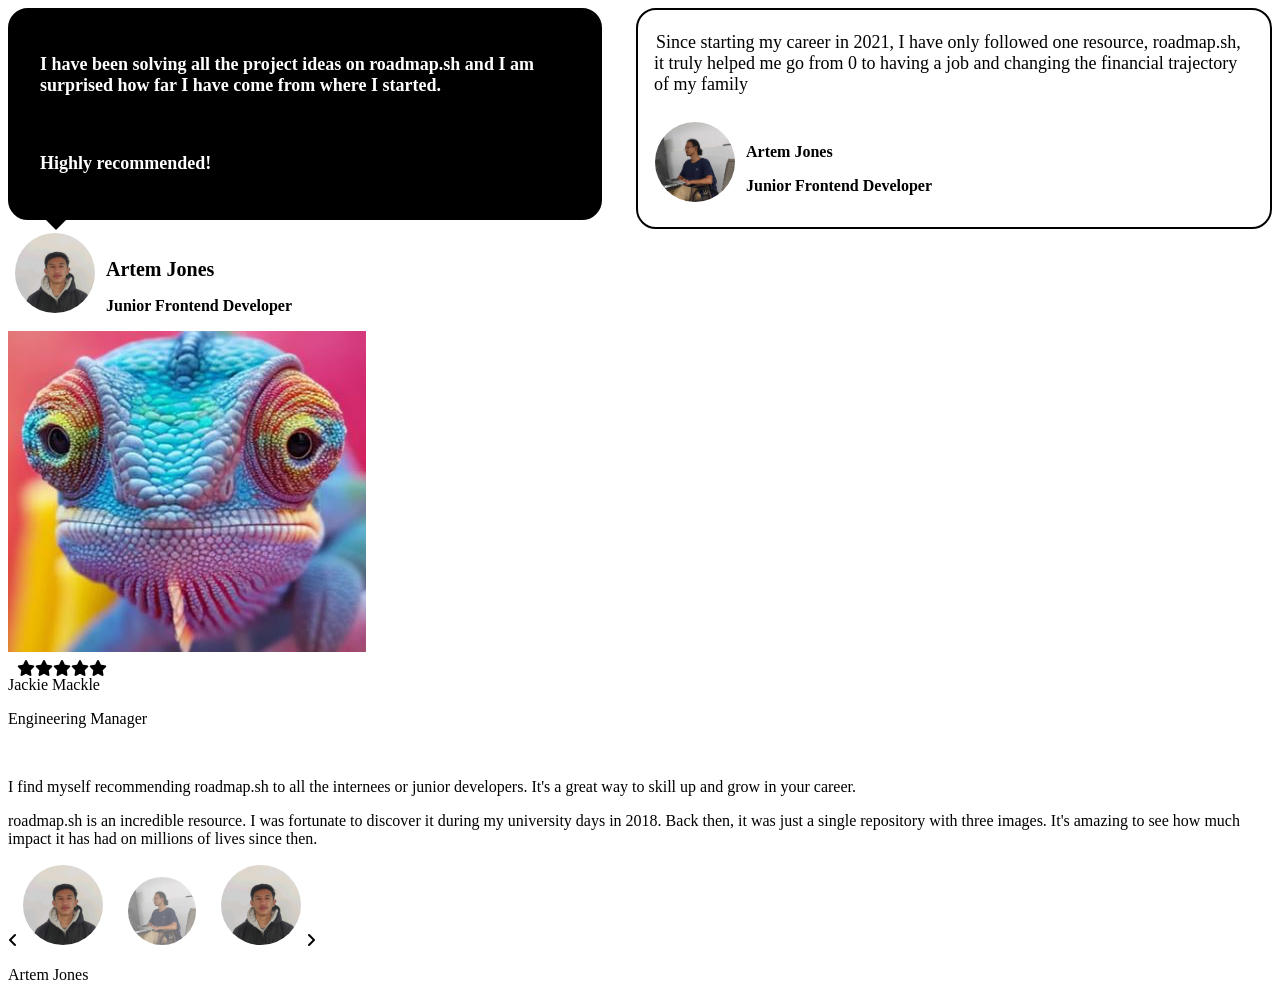
==== testimonial-card-inline.html @ ae0783e5 "added code inline" ====
<!DOCTYPE html>
<html lang="en">
<head>
    <meta charset="UTF-8">
    <meta name="viewport" content="width=device-width, initial-scale=1.0">
    <title>Testimonial Cards</title>
    <link rel="stylesheet" href="https://cdnjs.cloudflare.com/ajax/libs/font-awesome/6.7.2/css/all.min.css">
    <link rel="preconnect" href="https://fonts.googleapis.com">
    <link rel="preconnect" href="https://fonts.gstatic.com" crossorigin>
    <link href="https://fonts.googleapis.com/css2?family=Ubuntu:ital,wght@0,300;0,400;0,500;0,700;1,300;1,400;1,500;1,700&display=swap" rel="stylesheet">
    <style>
         @media (min-width: 768px) and (max-width:1023px) {
            .container{
                width: 97%;
                padding: 12px;
                border-radius: 12px;
                margin: 0px;
            }
        }
    </style>
</head>
<body>
    <div class="container ubuntu-bold">
        <div class="container2" style="display: flex; flex-direction: row; gap: 34px;">
            <div class="first" style="border-radius: 20px; width: 100%; height: 30%;">
                <div class="profile-content2" style="border-radius: 20px; border: 2px solid black;background-color: black; height: 30%; padding: 10px;">
                    <h3 class="heading1" style="font-size: 18px;  padding: 16px 28px 16px 20px; color: white;">I have been solving all the project ideas on roadmap.sh and I am surprised how far I have come from where I started.
                        <p style="text-align: justify;">&nbsp;</p>
                        Highly recommended! </h3>
                </div>
                <div class="triangle-down" style="width: 0; height: 0; border-left: 10px solid transparent; border-right: 10px solid transparent; border-top: 10px solid #000000; margin-left: 38px;"></div>
                    <div class="profile-img1" style="margin-top: 2px; background-color: white; margin-left: 6px; display: flex;">
                        <img class="img2" style=" border: 1px solid white; border-radius: 50%; object-fit: cover; height: 80px; width: 80px;" src="1738927073131.jpg" alt="">
                        <div class="profile-content1" style="margin-top: 26px; padding-left: 10px;">
                            <span class="profile-title1" style="margin-top: 10px; font-size: 20px; font-weight: 600;">Artem Jones</span>
                            <p class="profile-subtitle1" style="font-size: 16px; font-weight: 600;">Junior Frontend Developer</p> 
                        </div> 
                    </div>   
            </div>
            <div class="second" style=" border: 2px solid black; padding: 22px 22px 16px 16px; height: 50%; border-radius: 20px; width: 100%;">
                <span class="heading2" style="font-size: 18px; padding: 2px;">Since starting my career in 2021, I have only followed one resource, roadmap.sh, it truly helped me go from 0 to having a job and changing the financial trajectory of my family </span>
                <div class="profile-img" style="display: flex; margin-top: 26px;">
                    <img class="img1" style=" border: 1px solid white; border-radius: 50%; object-fit: cover; height: 80px; width: 80px;" src="1726821197618.jpg" alt="">
                    <div class="profile-content" style="margin-top: 22px; padding-left: 10px;">
                        <span class="profile-title" style="font-size: 16px; font-weight: 600;">Artem Jones</span>
                        <p class="profile-subtitle" style="font-size: 16px; font-weight: 600;">Junior Frontend Developer</p> 
                    </div>
                </div>    
            </div>
        </div>      
        <div class=testimonial_with_rating>
            <div class="Testimonial-img">
                <img class="anmol" src="lixard.JPG" alt="">
            </div>
            <div class="review">
                <div style="margin: 4px 0 0 9px; display: flex;">  
                    <span class="fa fa-star checked"></span>
                    <span class="fa fa-star checked"></span>
                    <span class="fa fa-star checked"></span>
                    <span class="fa fa-star checked"></span>
                    <span class="fa fa-star checked"></span>
                </div>        
                <div class="profile-img2">
                    <div class="profile-content3">
                        <span class="profile-title2">Jackie Mackle </span>
                        <p class="profile-subtitle2">Engineering Manager </p> 
                        <p style="text-align: justify;">&nbsp;</p>
                        <span class="heading3">I find myself recommending roadmap.sh to all the internees or junior developers. It's a great way to skill up and grow in your career. </span>
                    </div>
                </div>    
            </div>
        </div>   
        <div class=sliderSection>
            <p class="sliderContent">roadmap.sh is an incredible resource. I was fortunate to discover it during my university days in 2018. Back then, it was just a single repository with three images. It's amazing to see how much impact it has had on millions of lives since then.</p>
            <div class="angle">
                <i class="fa-solid fa-angle-left "></i>
                    <img class="img4" style=" border: 1px solid white; border-radius: 50%; object-fit: cover; height: 80px; width: 80px;" src="1738927073131.jpg" alt="">
                    <img class="img3" style=" border: 1px solid white; border-radius: 50%; object-fit: cover; height: 68px; width: 68px; opacity: 0.6; padding: 0 19px;" src="1726821197618.jpg" alt="">
                    <img class="img4" style=" border: 1px solid white; border-radius: 50%; object-fit: cover; height: 80px; width: 80px;" src="1738927073131.jpg" alt="">
                <i class="fa-solid fa-angle-right"></i>
                <p class="sliderName">Artem Jones</p>
            </div>
        </div>
    </div>      
</body>
</html>
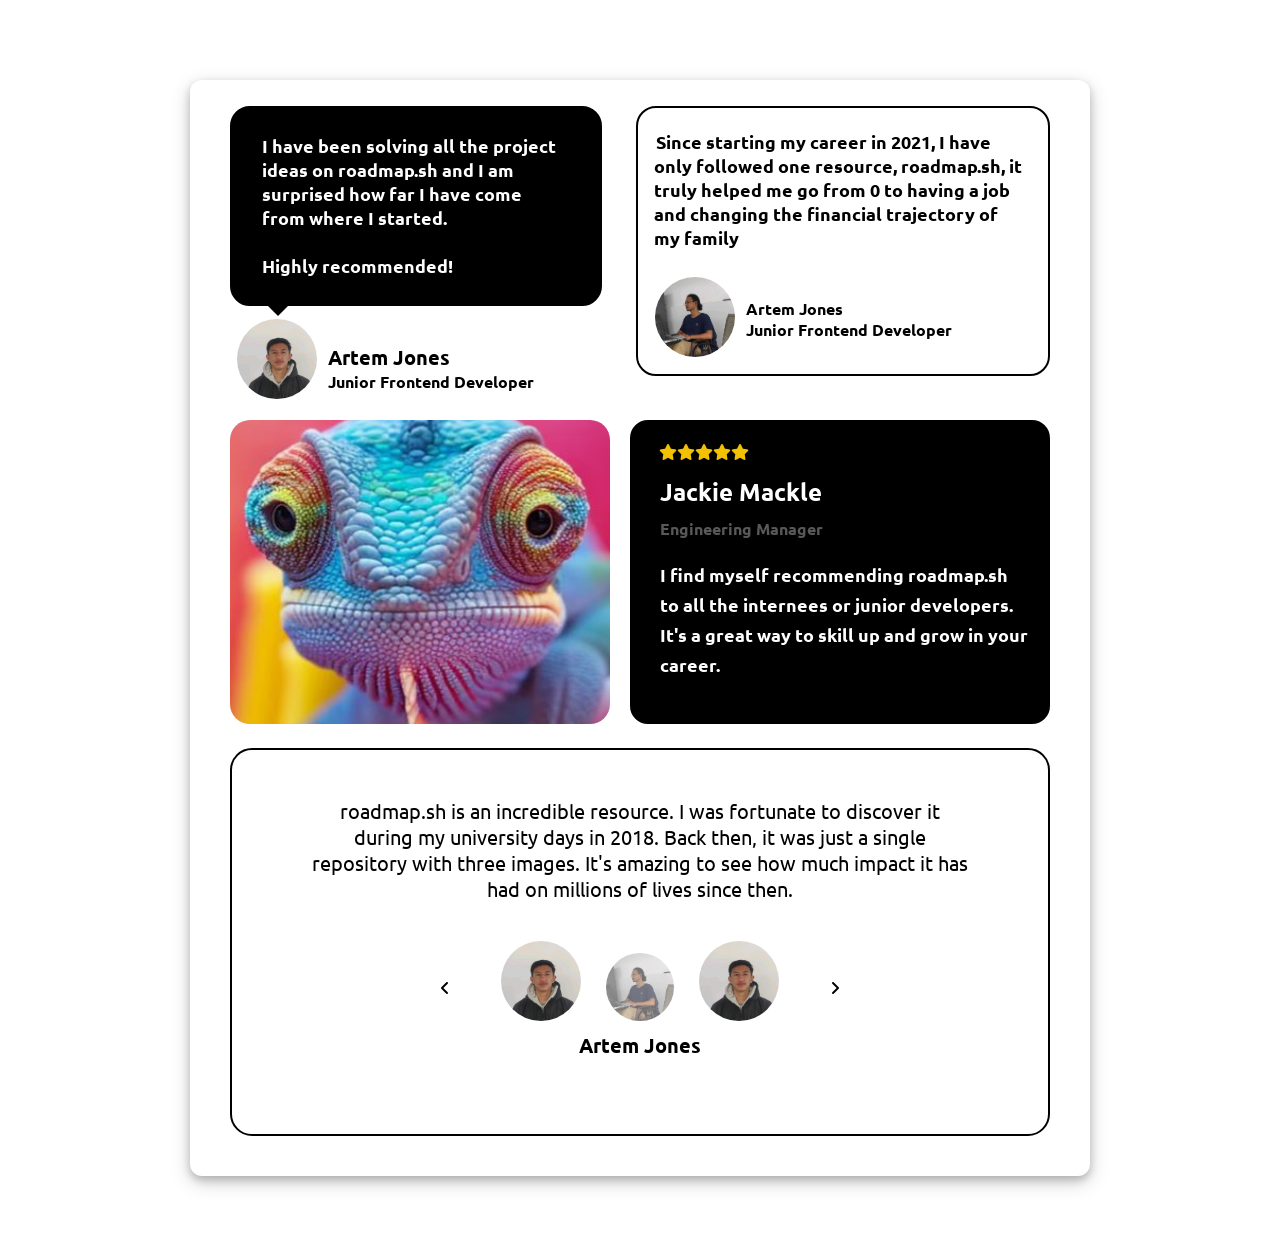
==== commit a754eaa8: "Completed task in inline css and responsiveness has been completed for all devices." ====
--- a/testimonial-card-inline.html
+++ b/testimonial-card-inline.html
@@ -9,12 +9,128 @@
     <link rel="preconnect" href="https://fonts.gstatic.com" crossorigin>
     <link href="https://fonts.googleapis.com/css2?family=Ubuntu:ital,wght@0,300;0,400;0,500;0,700;1,300;1,400;1,500;1,700&display=swap" rel="stylesheet">
     <style>
+            *{
+            margin: 0;
+            padding: 0;
+            } 
+            .ubuntu-bold {
+            font-family: "Ubuntu", sans-serif;
+            font-weight: 700;
+            font-style: normal;
+            }
+            @media screen and (max-width: 767px) {
+            .heading1{
+                font-size: 18px !important;
+                padding: 16px 28px 16px 16px  !important;
+            }
+            .second{
+                border-radius: 20px !important;
+                width: 89% !important;
+                margin: 10px 0 !important;
+            }
+            .heading2{
+                font-size: 16px !important;
+            }
+            .img1{
+                height: 70px !important;
+                width: 70px !important;
+            }
+            .profile-content{
+                margin-top: 12px !important;
+            }
+            .first .profile-img1 .profile-subtitle1{
+                font-size: 13px !important;
+                font-weight: 600 !important;
+                display: block !important;
+            }
+            .img2{
+                height: 70px !important;
+                width: 70px !important;
+            }
+            .container{
+                width: 95% !important;
+                margin: 0 !important;
+                padding: 14px !important;
+            }
+            .testimonial_with_rating{
+                display: block !important;
+            }
+            .review{
+                width: 89% !important;
+                margin: 10px 0 !important;
+                padding: 5% !important;
+                height: 12.5em !important;
+            }
+            .checked{
+                color: rgba(241,193,2,255) !important;
+            }
+            .heading3{
+                color: white !important;
+                font-size: 15px !important;
+                line-height: 22px !important;
+            }
+            .container2{
+                display: block !important;
+            }
+            .triangle-down {
+                margin-left: 32px !important;
+            }
+            .sliderSection{
+                width: 99% !important;
+                height: 15.5em !important;
+                padding: 0 !important;
+                }
+            .sliderContent{
+                font-weight: 500 !important;
+                font-size: 15px !important;
+                padding: 20px !important;
+            }
+        .img3{
+                height: 40px !important;
+                width: 40px !important;
+            }
+            .img4{
+                height: 35px !important;
+                width: 35px !important;
+                padding: 0 9px !important;
+            }
+            .angle{
+                text-align: center !important;
+                position: relative !important;
+                margin-top: 13px !important;
+            }  
+            .fa-angle-right{
+                top: 16px !important;
+                right: 5em !important;
+            }
+            .fa-angle-left{
+                top: 16px !important;
+                left: 5em !important;
+            }
+            .sliderName{
+                margin-top: 6px !important; 
+                font-size: 13px !important;
+            }
+        }    
          @media (min-width: 768px) and (max-width:1023px) {
             .container{
-                width: 97%;
-                padding: 12px;
-                border-radius: 12px;
-                margin: 0px;
+                width: 97% !important;
+                padding: 12px !important;
+                border-radius: 12px !important;
+                margin: 0px !important;
+            }
+        }
+        @media screen and (min-width:1024px) {
+            .container{
+                border-radius: 12px !important;
+                padding: 26px 40px 40px 40px !important;
+                width: 100% !important;
+                max-width: 820px !important;
+                box-shadow: 0 4px 8px 0 rgba(0, 0, 0, 0.2), 0 6px 20px 0 rgba(0, 0, 0, 0.19) !important;
+                margin: 80px auto !important;
+            }
+            .sliderSection{
+                width: 80% !important;
             }
         }
     </style>
@@ -48,37 +164,37 @@
                 </div>    
             </div>
         </div>      
-        <div class=testimonial_with_rating>
-            <div class="Testimonial-img">
-                <img class="anmol" src="lixard.JPG" alt="">
-            </div>
-            <div class="review">
+        <div class="testimonial_with_rating" style=" width: 100%; display: flex; flex-direction: row; margin-top: 20px; gap: 20px;">
+            <div class="Testimonial-img" style="width: 100%;">
+                <img class="anmol" style="width: 100%; border-radius: 20px; height: 19em; object-fit: cover;" src="lixard.JPG" alt="">
+            </div>
+            <div class="review" style="width: 100%; border: 2px solid black; border-radius: 18px; background-color: rgb(0, 0, 0); margin-left: 0; padding: 18px; height: 16.5em">
                 <div style="margin: 4px 0 0 9px; display: flex;">  
-                    <span class="fa fa-star checked"></span>
-                    <span class="fa fa-star checked"></span>
-                    <span class="fa fa-star checked"></span>
-                    <span class="fa fa-star checked"></span>
-                    <span class="fa fa-star checked"></span>
+                    <span class="fa fa-star checked" style=" color: rgba(241, 193, 2, 255);"></span>
+                    <span class="fa fa-star checked" style=" color: rgba(241, 193, 2, 255);"></span>
+                    <span class="fa fa-star checked" style=" color: rgba(241, 193, 2, 255);"></span>
+                    <span class="fa fa-star checked" style=" color: rgba(241, 193, 2, 255);"></span>
+                    <span class="fa fa-star checked" style=" color: rgba(241, 193, 2, 255);"></span>
                 </div>        
-                <div class="profile-img2">
-                    <div class="profile-content3">
-                        <span class="profile-title2">Jackie Mackle </span>
-                        <p class="profile-subtitle2">Engineering Manager </p> 
+                <div class="profile-img2" style="margin-top: 16px; display: flex;">
+                    <div class="profile-content3" style="padding-left: 10px;">
+                        <span class="profile-title2" style="color: white; font-size: 24px; font-weight: 600;">Jackie Mackle </span>
+                      <p class="profile-subtitle2" style="color: #585858; font-size: 16px; margin-top: 10px; font-weight: 600;">Engineering Manager </p> 
                         <p style="text-align: justify;">&nbsp;</p>
-                        <span class="heading3">I find myself recommending roadmap.sh to all the internees or junior developers. It's a great way to skill up and grow in your career. </span>
+                        <span class="heading3" style="color: white; font-size: 18px; line-height: 30px;">I find myself recommending roadmap.sh to all the internees or junior developers. It's a great way to skill up and grow in your career. </span>
                     </div>
                 </div>    
             </div>
         </div>   
-        <div class=sliderSection>
-            <p class="sliderContent">roadmap.sh is an incredible resource. I was fortunate to discover it during my university days in 2018. Back then, it was just a single repository with three images. It's amazing to see how much impact it has had on millions of lives since then.</p>
-            <div class="angle">
-                <i class="fa-solid fa-angle-left "></i>
+        <div class="sliderSection" style=" border: 2px solid black; width: 78.2%; height: 18em; border-radius: 22px; padding: 3em 5em; margin-top: 20px;" >
+            <p class="sliderContent" style=" font-weight: 400; font-size: 20px; text-align: center;">roadmap.sh is an incredible resource. I was fortunate to discover it during my university days in 2018. Back then, it was just a single repository with three images. It's amazing to see how much impact it has had on millions of lives since then.</p>
+            <div class="angle" style="text-align: center; margin-top: 38px; position: relative;">
+                <i class="fa-solid fa-angle-left " style="position: absolute; top: 40px; left: 8em;"></i>
                     <img class="img4" style=" border: 1px solid white; border-radius: 50%; object-fit: cover; height: 80px; width: 80px;" src="1738927073131.jpg" alt="">
                     <img class="img3" style=" border: 1px solid white; border-radius: 50%; object-fit: cover; height: 68px; width: 68px; opacity: 0.6; padding: 0 19px;" src="1726821197618.jpg" alt="">
                     <img class="img4" style=" border: 1px solid white; border-radius: 50%; object-fit: cover; height: 80px; width: 80px;" src="1738927073131.jpg" alt="">
-                <i class="fa-solid fa-angle-right"></i>
-                <p class="sliderName">Artem Jones</p>
+                <i class="fa-solid fa-angle-right" style="position: absolute; top: 40px; right: 8em;"></i>
+                <p class="sliderName" style="margin-top: 6px; font-size: 20px;">Artem Jones</p>
             </div>
         </div>
     </div>      
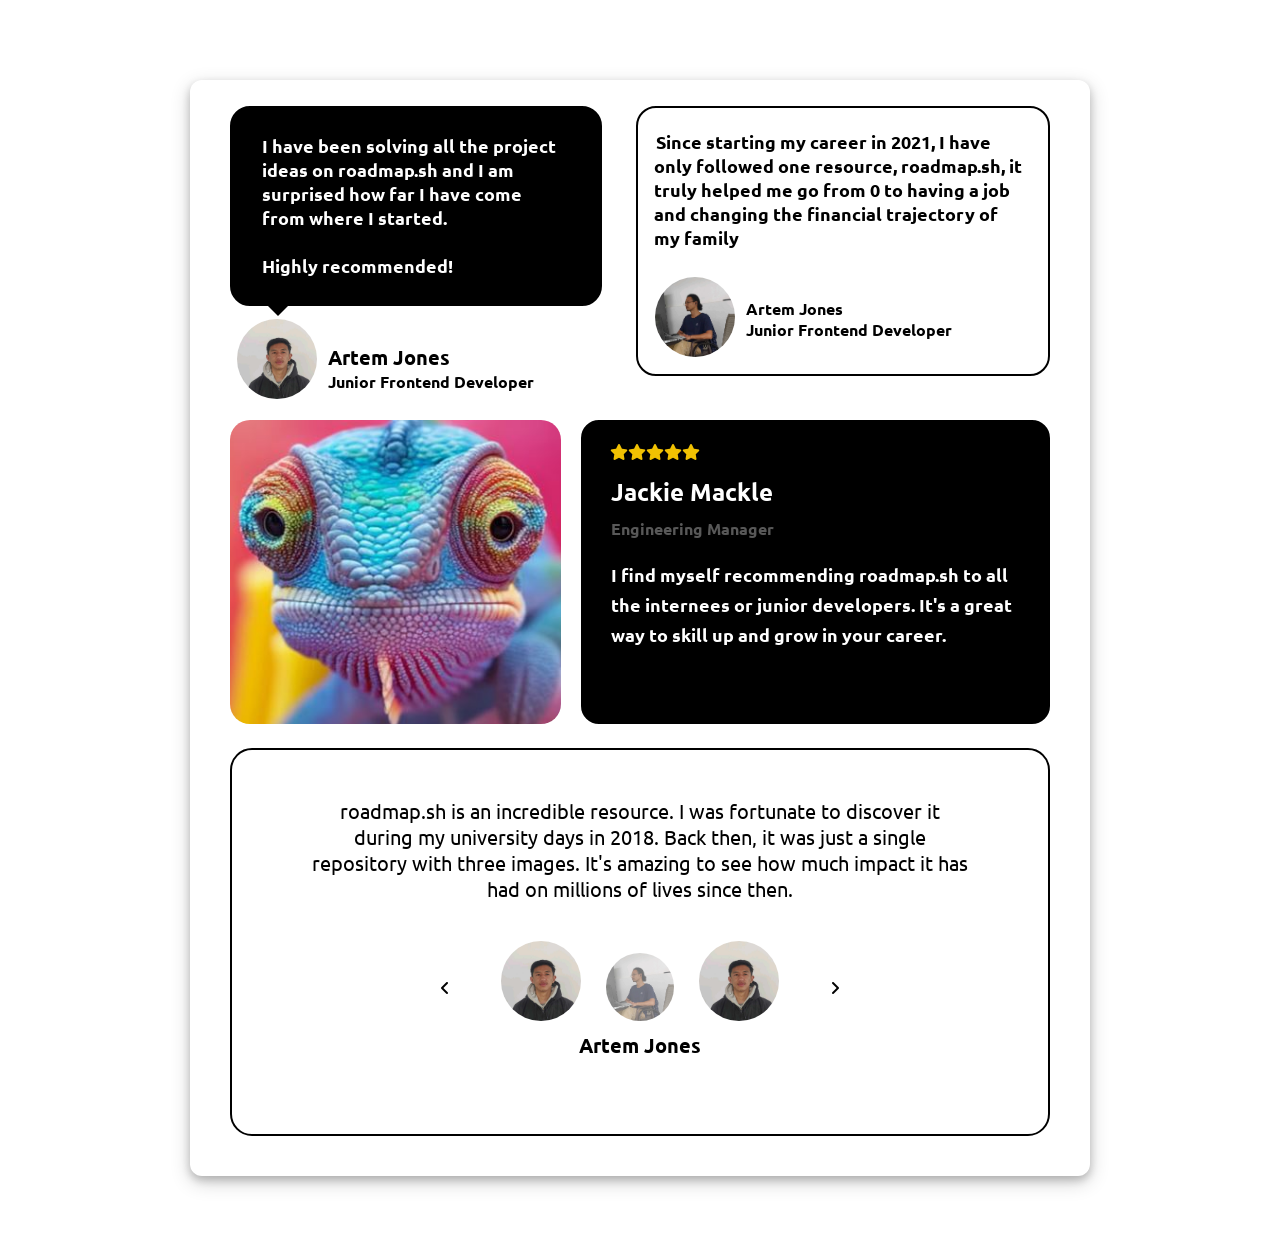
==== commit 15843486: "minor changes" ====
--- a/testimonial-card-inline.html
+++ b/testimonial-card-inline.html
@@ -85,7 +85,7 @@
                 font-size: 15px !important;
                 padding: 20px !important;
             }
-        .img3{
+            .img3{
                 height: 40px !important;
                 width: 40px !important;
             }
@@ -110,6 +110,9 @@
             .sliderName{
                 margin-top: 6px !important; 
                 font-size: 13px !important;
+            }
+            .Testimonial-img{
+                width: 100% !important;
             }
         }    
          @media (min-width: 768px) and (max-width:1023px) {
@@ -165,7 +168,7 @@
             </div>
         </div>      
         <div class="testimonial_with_rating" style=" width: 100%; display: flex; flex-direction: row; margin-top: 20px; gap: 20px;">
-            <div class="Testimonial-img" style="width: 100%;">
+            <div class="Testimonial-img" style="width: 77%;">
                 <img class="anmol" style="width: 100%; border-radius: 20px; height: 19em; object-fit: cover;" src="lixard.JPG" alt="">
             </div>
             <div class="review" style="width: 100%; border: 2px solid black; border-radius: 18px; background-color: rgb(0, 0, 0); margin-left: 0; padding: 18px; height: 16.5em">
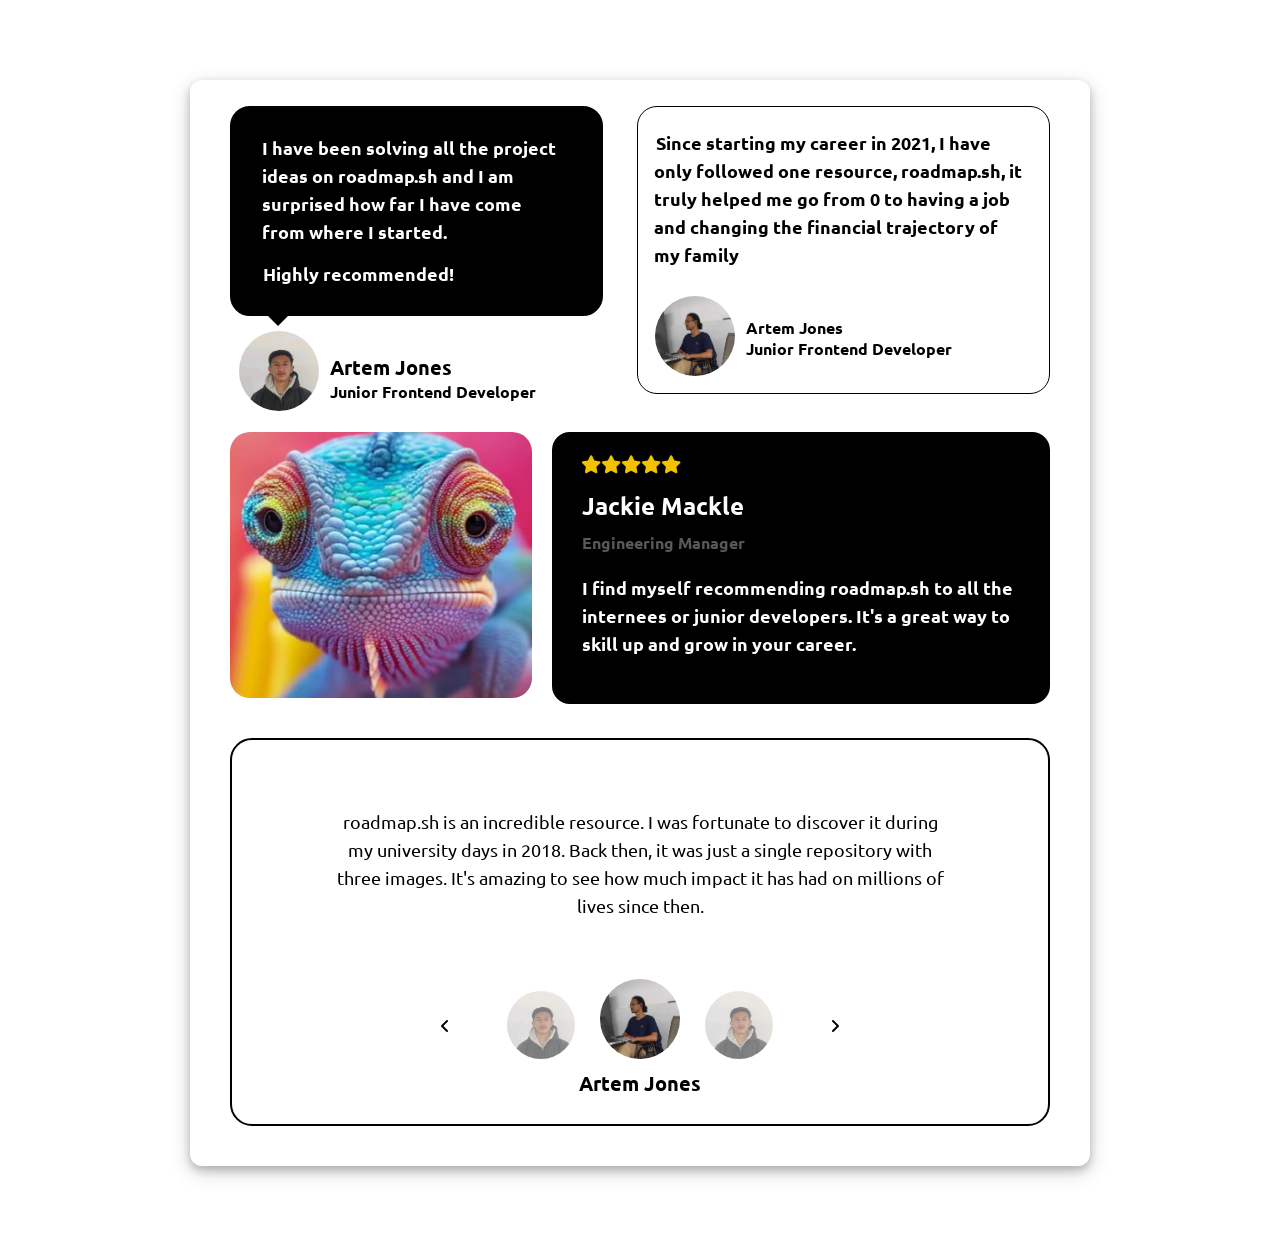
==== commit 5365be8e: "added code in inline css file and adjust other css file" ====
--- a/testimonial-card-inline.html
+++ b/testimonial-card-inline.html
@@ -25,7 +25,7 @@
             }
             .second{
                 border-radius: 20px !important;
-                width: 89% !important;
+                width: 90% !important;
                 margin: 10px 0 !important;
             }
             .heading2{
@@ -84,6 +84,7 @@
                 font-weight: 500 !important;
                 font-size: 15px !important;
                 padding: 20px !important;
+                line-height: 22px !important;
             }
             .img3{
                 height: 40px !important;
@@ -121,6 +122,12 @@
                 padding: 12px !important;
                 border-radius: 12px !important;
                 margin: 0px !important;
+            }
+            .Testimonial-img{
+                width: 72%  !important;
+            }
+            .heading1{
+                font-size: 16px !important;
             }
         }
         @media screen and (min-width:1024px) {
@@ -143,21 +150,20 @@
         <div class="container2" style="display: flex; flex-direction: row; gap: 34px;">
             <div class="first" style="border-radius: 20px; width: 100%; height: 30%;">
                 <div class="profile-content2" style="border-radius: 20px; border: 2px solid black;background-color: black; height: 30%; padding: 10px;">
-                    <h3 class="heading1" style="font-size: 18px;  padding: 16px 28px 16px 20px; color: white;">I have been solving all the project ideas on roadmap.sh and I am surprised how far I have come from where I started.
-                        <p style="text-align: justify;">&nbsp;</p>
-                        Highly recommended! </h3>
+                    <h3 class="heading1" style="font-size: 18px;  padding: 16px 28px 16px 20px; color: white; line-height: 28px;">I have been solving all the project ideas on roadmap.sh and I am surprised how far I have come from where I started.</h3>
+                        <p style="color: white; Padding-left: 21px; font-size: 18px; padding-bottom: 18px;">Highly recommended!</p>
                 </div>
                 <div class="triangle-down" style="width: 0; height: 0; border-left: 10px solid transparent; border-right: 10px solid transparent; border-top: 10px solid #000000; margin-left: 38px;"></div>
-                    <div class="profile-img1" style="margin-top: 2px; background-color: white; margin-left: 6px; display: flex;">
+                    <div class="profile-img1" style="margin-top: 4px; background-color: white; margin-left: 8px; display: flex;">
                         <img class="img2" style=" border: 1px solid white; border-radius: 50%; object-fit: cover; height: 80px; width: 80px;" src="1738927073131.jpg" alt="">
-                        <div class="profile-content1" style="margin-top: 26px; padding-left: 10px;">
+                        <div class="profile-content1" style="margin-top: 24px; padding-left: 10px;">
                             <span class="profile-title1" style="margin-top: 10px; font-size: 20px; font-weight: 600;">Artem Jones</span>
                             <p class="profile-subtitle1" style="font-size: 16px; font-weight: 600;">Junior Frontend Developer</p> 
                         </div> 
                     </div>   
             </div>
-            <div class="second" style=" border: 2px solid black; padding: 22px 22px 16px 16px; height: 50%; border-radius: 20px; width: 100%;">
-                <span class="heading2" style="font-size: 18px; padding: 2px;">Since starting my career in 2021, I have only followed one resource, roadmap.sh, it truly helped me go from 0 to having a job and changing the financial trajectory of my family </span>
+            <div class="second" style=" border: 1px solid black; padding: 22px 22px 16px 16px; height: 50%; border-radius: 20px; width: 100%;">
+                <span class="heading2" style="font-size: 18px; padding: 2px; line-height: 28px;">Since starting my career in 2021, I have only followed one resource, roadmap.sh, it truly helped me go from 0 to having a job and changing the financial trajectory of my family </span>
                 <div class="profile-img" style="display: flex; margin-top: 26px;">
                     <img class="img1" style=" border: 1px solid white; border-radius: 50%; object-fit: cover; height: 80px; width: 80px;" src="1726821197618.jpg" alt="">
                     <div class="profile-content" style="margin-top: 22px; padding-left: 10px;">
@@ -168,34 +174,34 @@
             </div>
         </div>      
         <div class="testimonial_with_rating" style=" width: 100%; display: flex; flex-direction: row; margin-top: 20px; gap: 20px;">
-            <div class="Testimonial-img" style="width: 77%;">
-                <img class="anmol" style="width: 100%; border-radius: 20px; height: 19em; object-fit: cover;" src="lixard.JPG" alt="">
-            </div>
-            <div class="review" style="width: 100%; border: 2px solid black; border-radius: 18px; background-color: rgb(0, 0, 0); margin-left: 0; padding: 18px; height: 16.5em">
+            <div class="Testimonial-img" style="width: 66%;">
+                <img class="anmol" style="width: 100%; border-radius: 20px; height: 16.6em; object-fit: cover;" src="lixard.JPG" alt="">
+            </div>
+            <div class="review" style="width: 100%; border: 2px solid black; border-radius: 18px; background-color: rgb(0, 0, 0); margin-left: 0; padding: 18px; height: 14.5em">
                 <div style="margin: 4px 0 0 9px; display: flex;">  
-                    <span class="fa fa-star checked" style=" color: rgba(241, 193, 2, 255);"></span>
-                    <span class="fa fa-star checked" style=" color: rgba(241, 193, 2, 255);"></span>
-                    <span class="fa fa-star checked" style=" color: rgba(241, 193, 2, 255);"></span>
-                    <span class="fa fa-star checked" style=" color: rgba(241, 193, 2, 255);"></span>
-                    <span class="fa fa-star checked" style=" color: rgba(241, 193, 2, 255);"></span>
+                    <span class="fa fa-star checked" style=" color: rgba(241, 193, 2, 255); font-size: 18px;"></span>
+                    <span class="fa fa-star checked" style=" color: rgba(241, 193, 2, 255);font-size: 18px;"></span>
+                    <span class="fa fa-star checked" style=" color: rgba(241, 193, 2, 255);font-size: 18px;"></span>
+                    <span class="fa fa-star checked" style=" color: rgba(241, 193, 2, 255);font-size: 18px;"></span>
+                    <span class="fa fa-star checked" style=" color: rgba(241, 193, 2, 255);font-size: 18px;"></span>
                 </div>        
                 <div class="profile-img2" style="margin-top: 16px; display: flex;">
                     <div class="profile-content3" style="padding-left: 10px;">
                         <span class="profile-title2" style="color: white; font-size: 24px; font-weight: 600;">Jackie Mackle </span>
                       <p class="profile-subtitle2" style="color: #585858; font-size: 16px; margin-top: 10px; font-weight: 600;">Engineering Manager </p> 
                         <p style="text-align: justify;">&nbsp;</p>
-                        <span class="heading3" style="color: white; font-size: 18px; line-height: 30px;">I find myself recommending roadmap.sh to all the internees or junior developers. It's a great way to skill up and grow in your career. </span>
+                        <span class="heading3" style="color: white; font-size: 18px; line-height: 30px; line-height: 28px;">I find myself recommending roadmap.sh to all the internees or junior developers. It's a great way to skill up and grow in your career. </span>
                     </div>
                 </div>    
             </div>
         </div>   
-        <div class="sliderSection" style=" border: 2px solid black; width: 78.2%; height: 18em; border-radius: 22px; padding: 3em 5em; margin-top: 20px;" >
-            <p class="sliderContent" style=" font-weight: 400; font-size: 20px; text-align: center;">roadmap.sh is an incredible resource. I was fortunate to discover it during my university days in 2018. Back then, it was just a single repository with three images. It's amazing to see how much impact it has had on millions of lives since then.</p>
+        <div class="sliderSection" style="border: 2px solid black; width: 78.2%; height: 18em; border-radius: 22px; padding: 3em 5em; margin-top: 34px;" >
+            <p class="sliderContent" style=" font-weight: 400; font-size: 18px; text-align: center; padding: 20px; line-height: 28px;">roadmap.sh is an incredible resource. I was fortunate to discover it during my university days in 2018. Back then, it was just a single repository with three images. It's amazing to see how much impact it has had on millions of lives since then.</p>
             <div class="angle" style="text-align: center; margin-top: 38px; position: relative;">
                 <i class="fa-solid fa-angle-left " style="position: absolute; top: 40px; left: 8em;"></i>
-                    <img class="img4" style=" border: 1px solid white; border-radius: 50%; object-fit: cover; height: 80px; width: 80px;" src="1738927073131.jpg" alt="">
-                    <img class="img3" style=" border: 1px solid white; border-radius: 50%; object-fit: cover; height: 68px; width: 68px; opacity: 0.6; padding: 0 19px;" src="1726821197618.jpg" alt="">
-                    <img class="img4" style=" border: 1px solid white; border-radius: 50%; object-fit: cover; height: 80px; width: 80px;" src="1738927073131.jpg" alt="">
+                    <img class="img4" style="border: 1px solid white; border-radius: 50%; object-fit: cover; height: 68px; width: 68px; opacity: 0.6; padding: 0 19px;" src="1738927073131.jpg" alt="">
+                    <img class="img3" style="border: 1px solid white; border-radius: 50%; object-fit: cover; height: 80px; width: 80px;" src="1726821197618.jpg" alt="">
+                    <img class="img4" style="border: 1px solid white; border-radius: 50%; object-fit: cover; height: 68px; width: 68px; opacity: 0.6; padding: 0 19px;" src="1738927073131.jpg" alt="">
                 <i class="fa-solid fa-angle-right" style="position: absolute; top: 40px; right: 8em;"></i>
                 <p class="sliderName" style="margin-top: 6px; font-size: 20px;">Artem Jones</p>
             </div>
